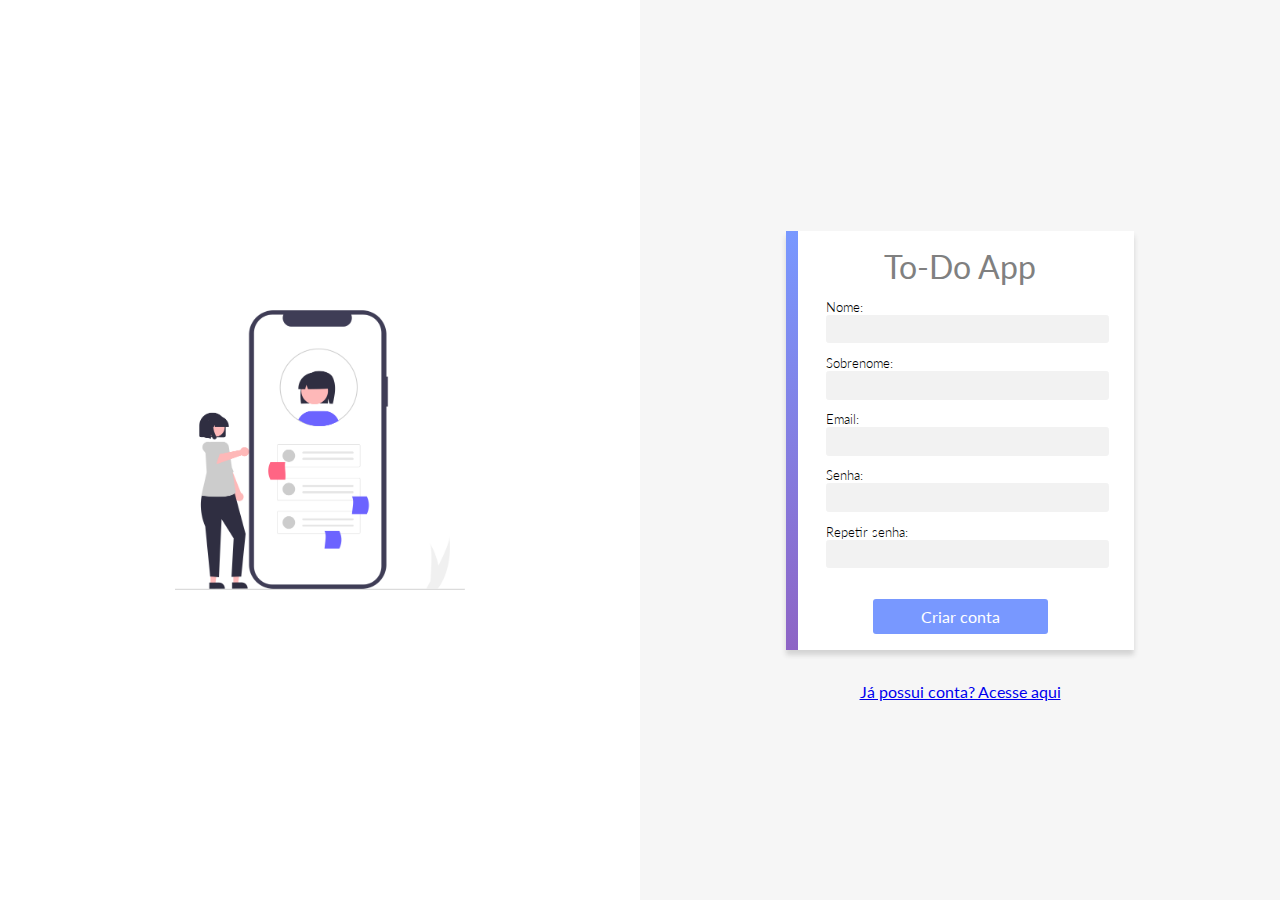
==== signup.html @ 7e2eebab "Starting project." ====
<!DOCTYPE html>
<html lang="pt-BR">

<head>
  <meta charset="UTF-8">
  <meta http-equiv="X-UA-Compatible" content="IE=edge">
  <meta name="viewport" content="width=device-width, initial-scale=1.0">
  <title>To-Do App</title>

  <!-- ---------------- estilos compartilhados entre login e signup ---------------- -->
  <link rel="stylesheet" href="styles/acesso.css">

  <!-- ---------------------- lógica aplicada no registro -------------------- -->
  <script src="/scripts/utils.js"></script>
  <script src="/scripts/signup.js"></script>

</head>

<body>

  <div class="left">
    <img src="./assets/pessoa-signup.png" alt="">
  </div>
  <div class="right">
    <form>
      <div class="form-header">
        <p>To-Do App</p>
      </div>

      <label>
        Nome:
        <input type="text">
      </label>
      <label>
        Sobrenome:
        <input type="text">
      </label>
      <label>
        Email:
        <input type="email">
      </label>
      <label>
        Senha:
        <input type="password">
      </label>
      <label>
        Repetir senha:
        <input type="password">
      </label>

      <button>Criar conta</button>

    </form>
    <div class="ingressar">
      <a href="index.html">Já possui conta? Acesse aqui</a>
    </div>
  </div>

</body>

</html>
---- styles/acesso.css ----
@import url('./common.css');

body{
  display: flex;
}

h1 {
  color: rgb(116, 116, 116);
  font-weight: 300;
  margin: .5em 0;
}

form {
  position: relative;
  max-width: 26em;
  background-color: white;
  display: flex;
  align-items: center;
  flex-direction: column;
  margin: 2em auto;
  box-shadow: 0 5px 5px lightgrey;
  padding: 1em 2.5em;
  box-sizing: border-box;
}

form:after {
  position: absolute;
  content: '';
  width: .7em;
  height: 100%;
  top: 0;
  left: 0;
  background: linear-gradient(var(--primary), var(--secondary));
}


input {
  width: 100%;
  padding: .4em .5em;
  background-color: var(--app-grey);
  border: 1px solid var(--app-grey);
  border-radius: .2em;
}

input:focus {
  outline: none;
  border: 1px solid lightgrey;
}

label {
  width: 100%;
  font-weight: 300;
  margin-bottom: -.1em;
  margin-top: 1em;
  font-size: .8em;
}

button {
  padding: .5em 3em;
  background-color: var(--primary);
  color: white;
  margin-top: 2em;
  font-weight: 400;
  font-size: 1em;
}

.form-header {
  color: grey;
  font-size: 2em;
}
.ingressar{
  text-align: center;
}
.left{
  width: 50%;  
  background-color: white;
  text-align: center;
  display: flex;
  align-items: center;
  justify-content: center;
}
.left img{
  width:60%;
}
.right{
  width: 50%;
  display: flex;
  flex-direction: column;
  align-items: center;
  justify-content: center;
}
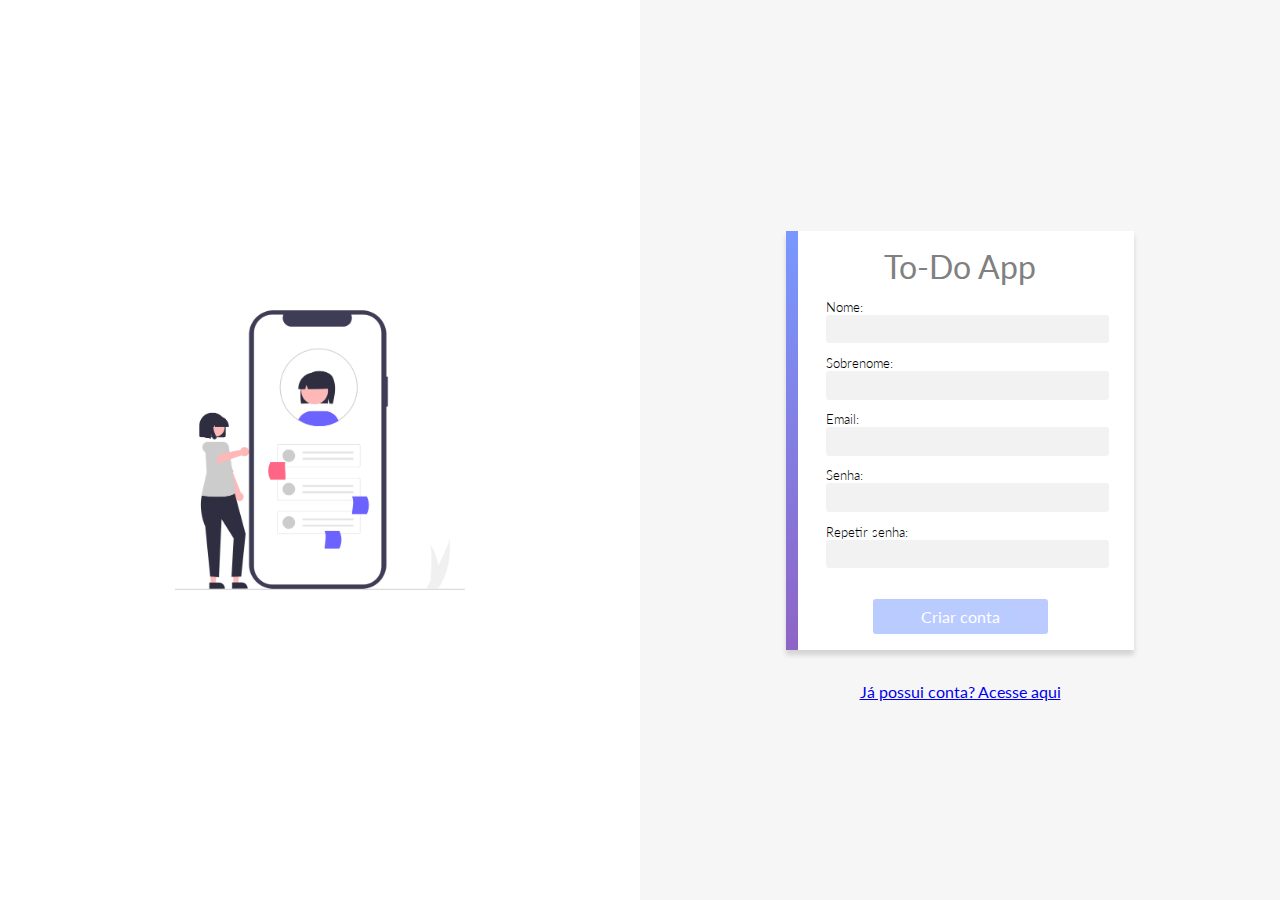
==== commit 794f40de: "Adding validation conditions to submit the form and assigning values on attributes of Data object, f" ====
--- a/signup.html
+++ b/signup.html
@@ -11,8 +11,8 @@
   <link rel="stylesheet" href="styles/acesso.css">
 
   <!-- ---------------------- lógica aplicada no registro -------------------- -->
-  <script src="/scripts/utils.js"></script>
-  <script src="/scripts/signup.js"></script>
+  <script src="/scripts/utils.js" defer></script>
+  <script src="/scripts/signup.js" defer></script>
 
 </head>
 
@@ -29,26 +29,31 @@
 
       <label>
         Nome:
-        <input type="text">
+        <input type="text" id="name">
+        <span id="msgNome"></span>
       </label>
       <label>
         Sobrenome:
-        <input type="text">
+        <input type="text" id="last-name">
+        <span id="msgSobrenome"></span>
       </label>
       <label>
         Email:
-        <input type="email">
+        <input type="email" id="email">
+        <span id="msgEmail"></span>
       </label>
       <label>
         Senha:
-        <input type="password">
+        <input type="password" id="password">
+        <span id="msgPassword"></span>
       </label>
       <label>
         Repetir senha:
-        <input type="password">
+        <input type="password" id="repeat-password">
+        <span id="msgPasswordConfirmation"></span>
       </label>
 
-      <button>Criar conta</button>
+      <button id="btn" disabled>Criar conta</button>
 
     </form>
     <div class="ingressar">
--- a/styles/acesso.css
+++ b/styles/acesso.css
@@ -47,6 +47,15 @@
   border: 1px solid lightgrey;
 }
 
+input.error{
+  border: 1px solid red;
+  background-color: rgba(255, 0, 0, 0.03);
+}
+span{
+  font-size: 12px;
+  color: red;
+}
+
 label {
   width: 100%;
   font-weight: 300;
@@ -62,6 +71,11 @@
   margin-top: 2em;
   font-weight: 400;
   font-size: 1em;
+}
+
+button:disabled {
+  opacity: .5;
+  cursor: not-allowed;
 }
 
 .form-header {
@@ -88,4 +102,5 @@
   flex-direction: column;
   align-items: center;
   justify-content: center;
-}+}
+
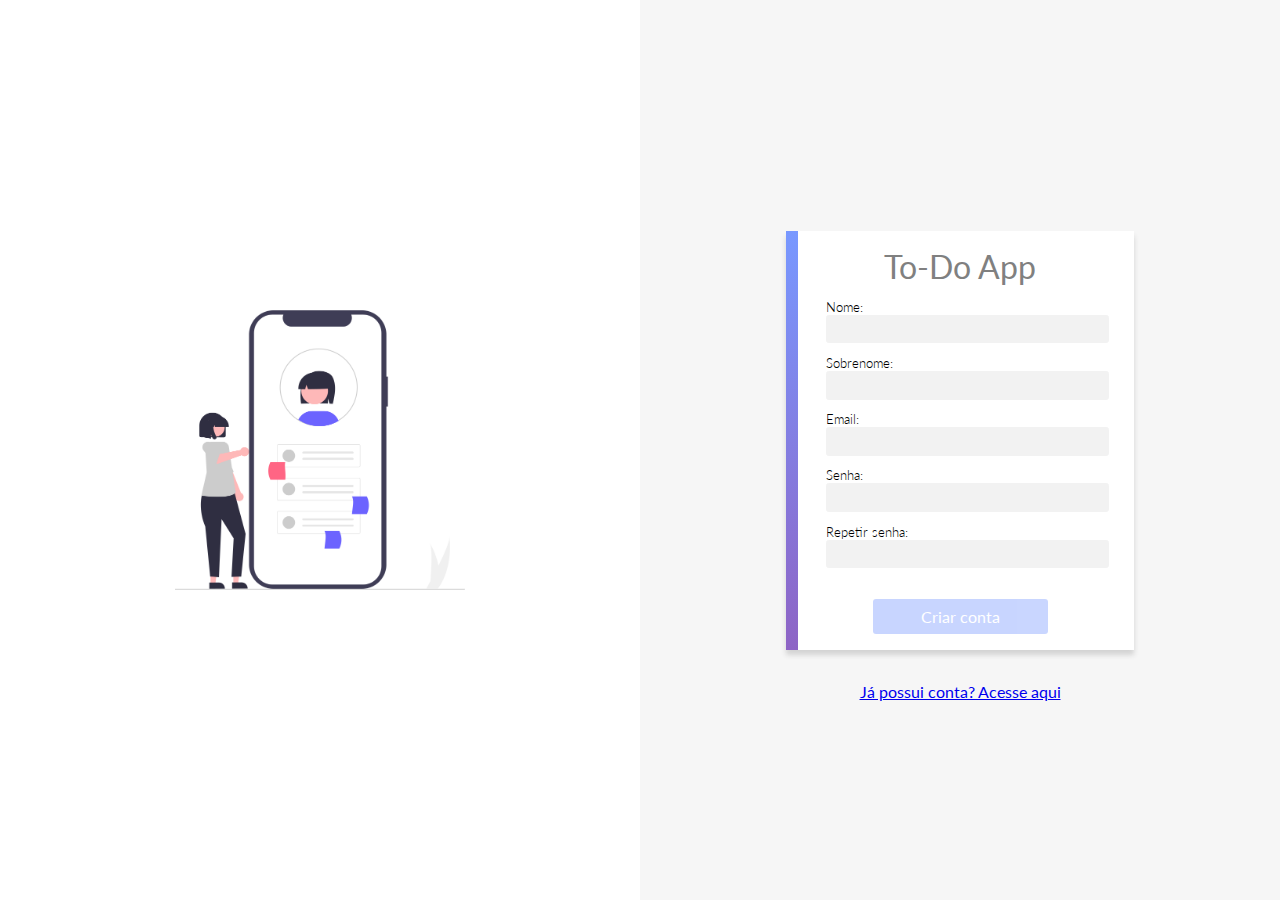
==== commit 2404cfb5: "Fixing bugs in registration." ====
--- a/signup.html
+++ b/signup.html
@@ -29,31 +29,31 @@
 
       <label>
         Nome:
-        <input type="text" id="name">
+        <input type="text" id="name" onkeyup="validateName(event)" required>
         <span id="msgNome"></span>
       </label>
       <label>
         Sobrenome:
-        <input type="text" id="last-name">
+        <input type="text" id="last-name" onkeyup="validateLastname(event)" required>
         <span id="msgSobrenome"></span>
       </label>
       <label>
         Email:
-        <input type="email" id="email">
+        <input type="email" id="email" onkeyup="validateEmail(event)" required >
         <span id="msgEmail"></span>
       </label>
       <label>
         Senha:
-        <input type="password" id="password">
+        <input type="password" id="password" onkeyup="validatePassword(event)" required >
         <span id="msgPassword"></span>
       </label>
       <label>
         Repetir senha:
-        <input type="password" id="repeat-password">
+        <input type="password" id="repeat-password" onkeyup="validateRepeatPassword(event)" required >
         <span id="msgPasswordConfirmation"></span>
       </label>
 
-      <button id="btn" disabled>Criar conta</button>
+      <button id="btn" onclick="Submit(event)" disabled>Criar conta</button>
 
     </form>
     <div class="ingressar">
--- a/styles/acesso.css
+++ b/styles/acesso.css
@@ -74,7 +74,7 @@
 }
 
 button:disabled {
-  opacity: .5;
+  opacity: .4;
   cursor: not-allowed;
 }
 
